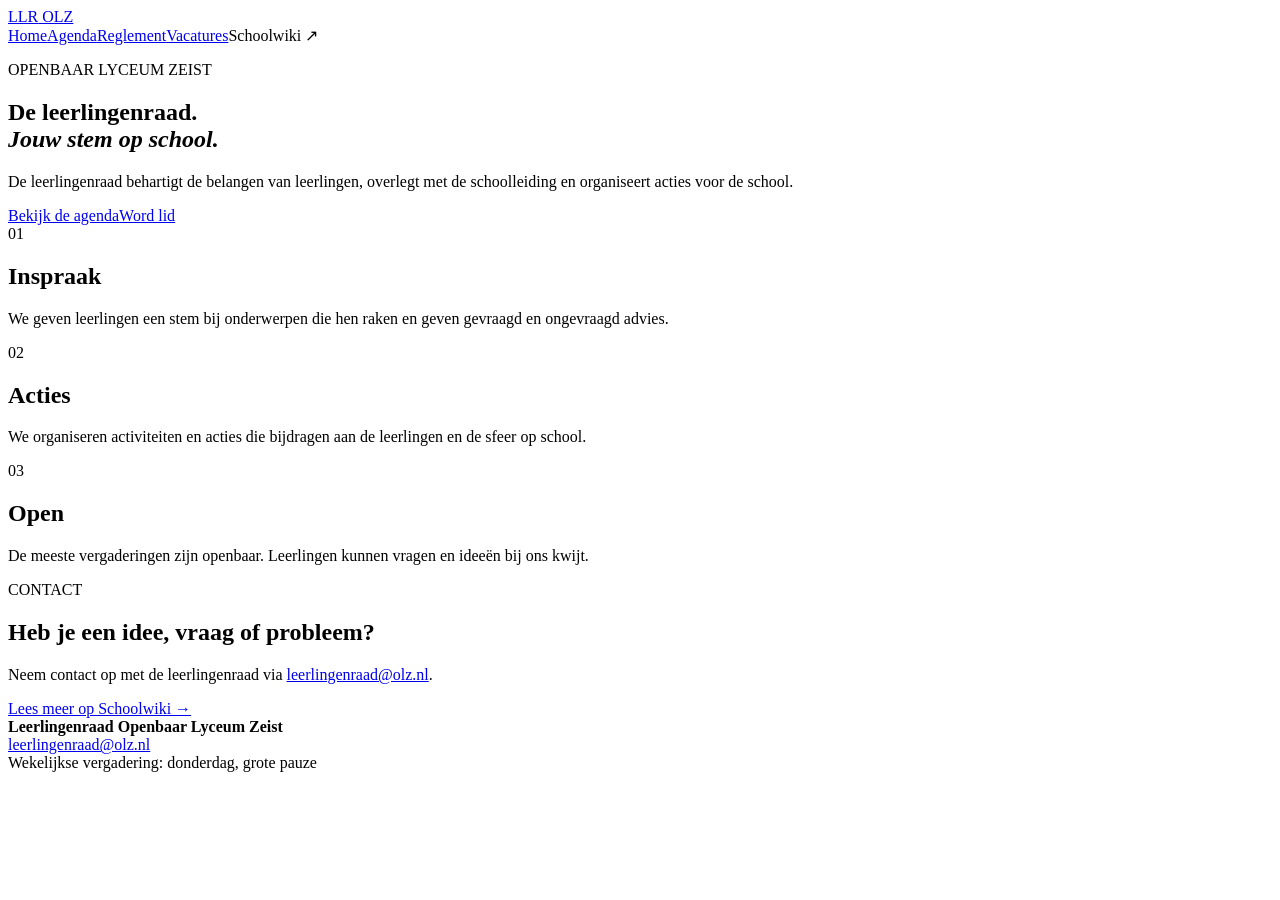
==== index.html @ 8a71e436 "fix" ====
<!doctype html><html lang="nl"><head><meta charset="utf-8"><meta name="viewport" content="width=device-width,initial-scale=1"><title>Leerlingenraad OLZ</title><meta name="description" content="De leerlingenraad van het Openbaar Lyceum Zeist."><link rel="stylesheet" href="style.css"></head><body>
<header><div class="bar"><a class="brand" href="index.html"><span>LLR</span> OLZ</a><nav><a class="active" href="index.html">Home</a><a href="agenda.html">Agenda</a><a href="reglement.html">Reglement</a><a href="vacatures.html">Vacatures</a><a<a href="https://olz.schoolwiki.nl/openbaar-lycuem-zeist/onze-school#leerlingenraad" target="_blank" rel="noopener">Schoolwiki ↗</a></nav></div></header>
<main><section class="hero"><p class="eyebrow">OPENBAAR LYCEUM ZEIST</p><h1>De leerlingenraad.<br><em>Jouw stem op school.</em></h1><p class="lead">De leerlingenraad behartigt de belangen van leerlingen, overlegt met de schoolleiding en organiseert acties voor de school.</p><div class="actions"><a class="button" href="agenda.html">Bekijk de agenda</a><a class="button secondary" href="vacatures.html">Word lid</a></div></section>
<section class="grid"><article><span class="num">01</span><h2>Inspraak</h2><p>We geven leerlingen een stem bij onderwerpen die hen raken en geven gevraagd en ongevraagd advies.</p></article><article><span class="num">02</span><h2>Acties</h2><p>We organiseren activiteiten en acties die bijdragen aan de leerlingen en de sfeer op school.</p></article><article><span class="num">03</span><h2>Open</h2><p>De meeste vergaderingen zijn openbaar. Leerlingen kunnen vragen en ideeën bij ons kwijt.</p></article></section>
<section class="callout"><div><p class="eyebrow">CONTACT</p><h2>Heb je een idee, vraag of probleem?</h2><p>Neem contact op met de leerlingenraad via <a href="mailto:leerlingenraad@olz.nl">leerlingenraad@olz.nl</a>.</p></div><a class="textlink" href="https://olz.schoolwiki.nl/openbaar-lycuem-zeist/onze-school#leerlingenraad" target="_blank" rel="noopener">Lees meer op Schoolwiki →</a></section></main>
<footer><div><strong>Leerlingenraad Openbaar Lyceum Zeist</strong><br><a href="mailto:leerlingenraad@olz.nl">leerlingenraad@olz.nl</a></div><div>Wekelijkse vergadering: donderdag, grote pauze</div></footer></body></html>
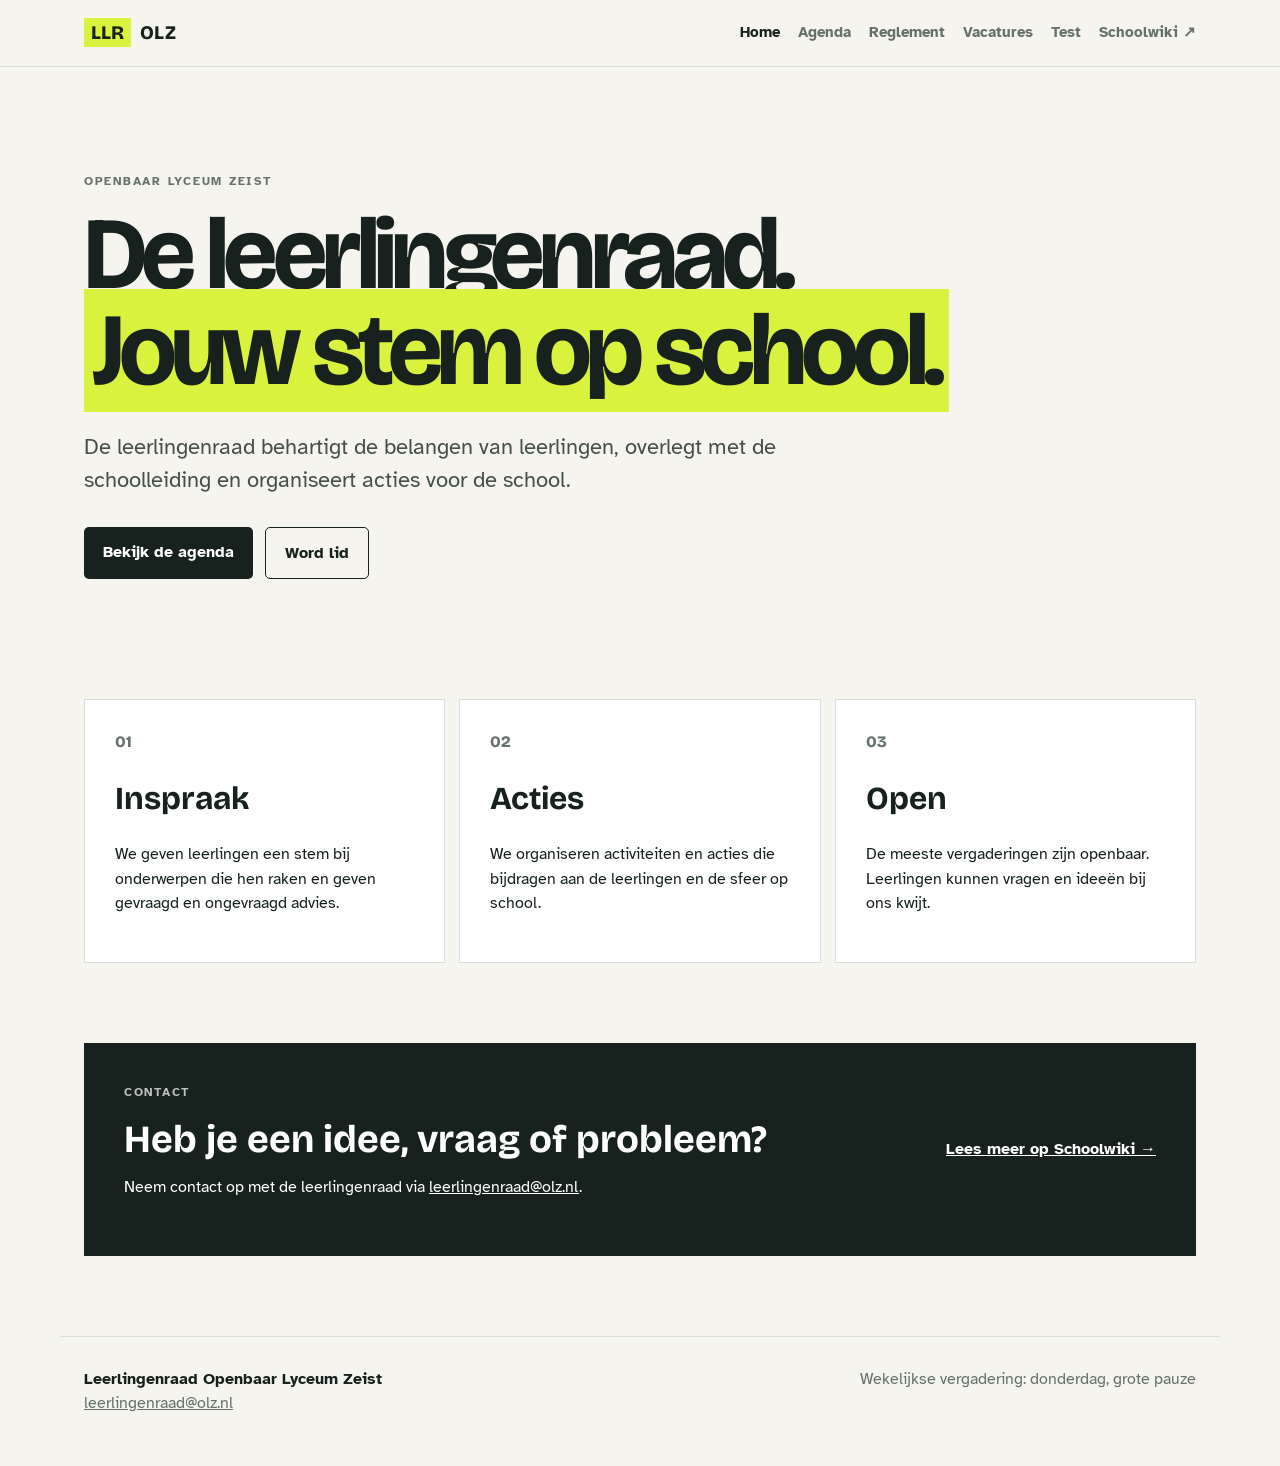
==== commit b8186d64: "first commit" ====
--- a/index.html
+++ b/index.html
@@ -1,5 +1,5 @@
 <!doctype html><html lang="nl"><head><meta charset="utf-8"><meta name="viewport" content="width=device-width,initial-scale=1"><title>Leerlingenraad OLZ</title><meta name="description" content="De leerlingenraad van het Openbaar Lyceum Zeist."><link rel="stylesheet" href="style.css"></head><body>
-<header><div class="bar"><a class="brand" href="index.html"><span>LLR</span> OLZ</a><nav><a class="active" href="index.html">Home</a><a href="agenda.html">Agenda</a><a href="reglement.html">Reglement</a><a href="vacatures.html">Vacatures</a><a<a href="https://olz.schoolwiki.nl/openbaar-lycuem-zeist/onze-school#leerlingenraad" target="_blank" rel="noopener">Schoolwiki ↗</a></nav></div></header>
+<header><div class="bar"><a class="brand" href="index.html"><span>LLR</span> OLZ</a><nav><a class="active" href="index.html">Home</a><a href="agenda.html">Agenda</a><a href="reglement.html">Reglement</a><a href="vacatures.html">Vacatures</a><a href="test.html">Test</a><a href="https://olz.schoolwiki.nl/openbaar-lycuem-zeist/onze-school#leerlingenraad" target="_blank" rel="noopener">Schoolwiki ↗</a></nav></div></header>
 <main><section class="hero"><p class="eyebrow">OPENBAAR LYCEUM ZEIST</p><h1>De leerlingenraad.<br><em>Jouw stem op school.</em></h1><p class="lead">De leerlingenraad behartigt de belangen van leerlingen, overlegt met de schoolleiding en organiseert acties voor de school.</p><div class="actions"><a class="button" href="agenda.html">Bekijk de agenda</a><a class="button secondary" href="vacatures.html">Word lid</a></div></section>
 <section class="grid"><article><span class="num">01</span><h2>Inspraak</h2><p>We geven leerlingen een stem bij onderwerpen die hen raken en geven gevraagd en ongevraagd advies.</p></article><article><span class="num">02</span><h2>Acties</h2><p>We organiseren activiteiten en acties die bijdragen aan de leerlingen en de sfeer op school.</p></article><article><span class="num">03</span><h2>Open</h2><p>De meeste vergaderingen zijn openbaar. Leerlingen kunnen vragen en ideeën bij ons kwijt.</p></article></section>
 <section class="callout"><div><p class="eyebrow">CONTACT</p><h2>Heb je een idee, vraag of probleem?</h2><p>Neem contact op met de leerlingenraad via <a href="mailto:leerlingenraad@olz.nl">leerlingenraad@olz.nl</a>.</p></div><a class="textlink" href="https://olz.schoolwiki.nl/openbaar-lycuem-zeist/onze-school#leerlingenraad" target="_blank" rel="noopener">Lees meer op Schoolwiki →</a></section></main>
--- a/style.css
+++ b/style.css
@@ -0,0 +1,6 @@
+@import url('https://fonts.googleapis.com/css2?family=Atkinson+Hyperlegible:wght@400;700&family=Bricolage+Grotesque:opsz,wght@12..96,500;12..96,700;12..96,800&display=swap');
+:root{--ink:#17221e;--muted:#66716c;--paper:#f5f4ef;--card:#fff;--line:#d9ddd8;--accent:#d9f23d;--dark:#17221e}*{box-sizing:border-box}body{margin:0;background:var(--paper);color:var(--ink);font-family:'Atkinson Hyperlegible',Arial,sans-serif;line-height:1.55}a{color:inherit}header{border-bottom:1px solid var(--line);background:rgba(245,244,239,.95);position:sticky;top:0;z-index:10}.bar{max-width:1160px;margin:auto;padding:18px 24px;display:flex;align-items:center;justify-content:space-between;gap:24px}.brand{text-decoration:none;font-family:'Bricolage Grotesque';font-weight:800;font-size:1.2rem}.brand span{background:var(--accent);padding:3px 7px;margin-right:5px}nav{display:flex;gap:18px;flex-wrap:wrap;justify-content:flex-end}nav a{text-decoration:none;font-weight:700;color:var(--muted);font-size:.95rem}nav a:hover,nav .active{color:var(--ink)}main{max-width:1160px;margin:auto;padding:0 24px}.hero{padding:105px 0 90px;max-width:900px}.eyebrow{font-size:.78rem;font-weight:700;letter-spacing:.14em;color:var(--muted);margin:0 0 16px}.hero h1,h1{font-family:'Bricolage Grotesque';font-size:clamp(3rem,8vw,6.7rem);line-height:.94;letter-spacing:-.055em;margin:0 0 30px}.hero h1 em{font-style:normal;background:var(--accent);padding:0 .08em}.lead{font-size:1.35rem;max-width:700px;color:#45504b}.actions{display:flex;gap:12px;margin-top:30px;flex-wrap:wrap}.button{display:inline-block;background:var(--dark);color:white;padding:13px 19px;border-radius:5px;text-decoration:none;border:0;font:inherit;font-weight:700;cursor:pointer}.button.secondary{background:transparent;color:var(--ink);border:1px solid var(--ink)}.grid{display:grid;grid-template-columns:repeat(3,1fr);gap:14px;padding:30px 0 80px}.grid article{background:var(--card);padding:30px;min-height:230px;border:1px solid var(--line)}.num{font-family:'Bricolage Grotesque';font-weight:800;color:var(--muted)}h2,h3{font-family:'Bricolage Grotesque';line-height:1.05}article h2{font-size:2rem}.callout{background:var(--dark);color:white;padding:40px;display:flex;justify-content:space-between;align-items:center;gap:30px;margin:0 0 80px}.callout .eyebrow{color:#b9c1bc}.callout h2{font-size:2.4rem;margin:0 0 10px}.callout a{color:white}.textlink{font-weight:700;white-space:nowrap}.page{padding-top:70px;padding-bottom:90px}.page>h1{font-size:clamp(2.7rem,6vw,5.5rem);max-width:900px}.notice{background:var(--accent);padding:22px 26px;margin:35px 0 55px;display:flex;justify-content:space-between;gap:20px;font-weight:700}.empty{border:1px dashed #aeb7b2;padding:30px;margin-top:20px}.muted{color:var(--muted)}code{background:#e8e9e5;padding:2px 5px}.document{max-width:900px}.document h2{font-size:2rem;border-top:1px solid var(--line);padding-top:35px;margin-top:55px}.document h3{font-size:1.35rem;margin-top:30px}.document p{font-size:1.05rem}.document ul{padding-left:25px}.document li{margin:.35rem 0}fieldset{border:1px solid var(--line);background:white;margin:18px 0;padding:25px}legend{font-family:'Bricolage Grotesque';font-size:1.3rem;font-weight:700;padding:0 5px}label{display:block;padding:8px 0}input{margin-right:8px}.result{font-size:1.2rem;font-weight:700;margin-top:20px}footer{border-top:1px solid var(--line);max-width:1160px;margin:auto;padding:30px 24px 50px;display:flex;justify-content:space-between;gap:20px;color:var(--muted)}footer strong{color:var(--ink)}@media(max-width:760px){.bar{align-items:flex-start;flex-direction:column}nav{justify-content:flex-start;gap:12px}.hero{padding:70px 0}.grid{grid-template-columns:1fr}.callout{display:block}.textlink{display:inline-block;margin-top:20px}.notice{display:block}.notice span{display:block;margin-top:5px}footer{display:block}.page{padding-top:45px}}
+.meeting-list{display:grid;grid-template-columns:repeat(2,minmax(0,1fr));gap:14px;margin:20px 0 18px}.meeting-card{background:var(--card);border:1px solid var(--line);padding:24px}.meeting-card .eyebrow{margin-bottom:12px}.meeting-card h3{font-size:1.45rem;margin:0 0 12px}.meeting-card p:last-child{margin-bottom:0}.page>h2{font-size:2rem}
+@media(max-width:760px){.meeting-list{grid-template-columns:1fr}}
+.vacancy-grid{display:grid;grid-template-columns:repeat(3,minmax(0,1fr));gap:14px;margin:20px 0 55px}.vacancy-card{background:var(--card);border:1px solid var(--line);padding:26px}.vacancy-card h3{font-size:1.55rem;margin:14px 0}.vacancy-card p{margin-bottom:0}.application{max-width:760px;border-top:1px solid var(--line);padding-top:35px}.application h2{font-size:2rem;margin:0 0 12px}.application form{margin-top:24px}.form-field{margin:0 0 18px}.form-field label{font-weight:700;padding:0 0 6px}.form-field input,.form-field select,.form-field textarea{display:block;width:100%;margin:0;padding:12px;border:1px solid #aeb7b2;border-radius:4px;background:var(--card);color:var(--ink);font:inherit}.form-field textarea{resize:vertical}.form-field input:focus,.form-field select:focus,.form-field textarea:focus{outline:2px solid var(--dark);outline-offset:2px}.form-note{font-size:.95rem;margin-bottom:0}
+@media(max-width:760px){.vacancy-grid{grid-template-columns:1fr}}
